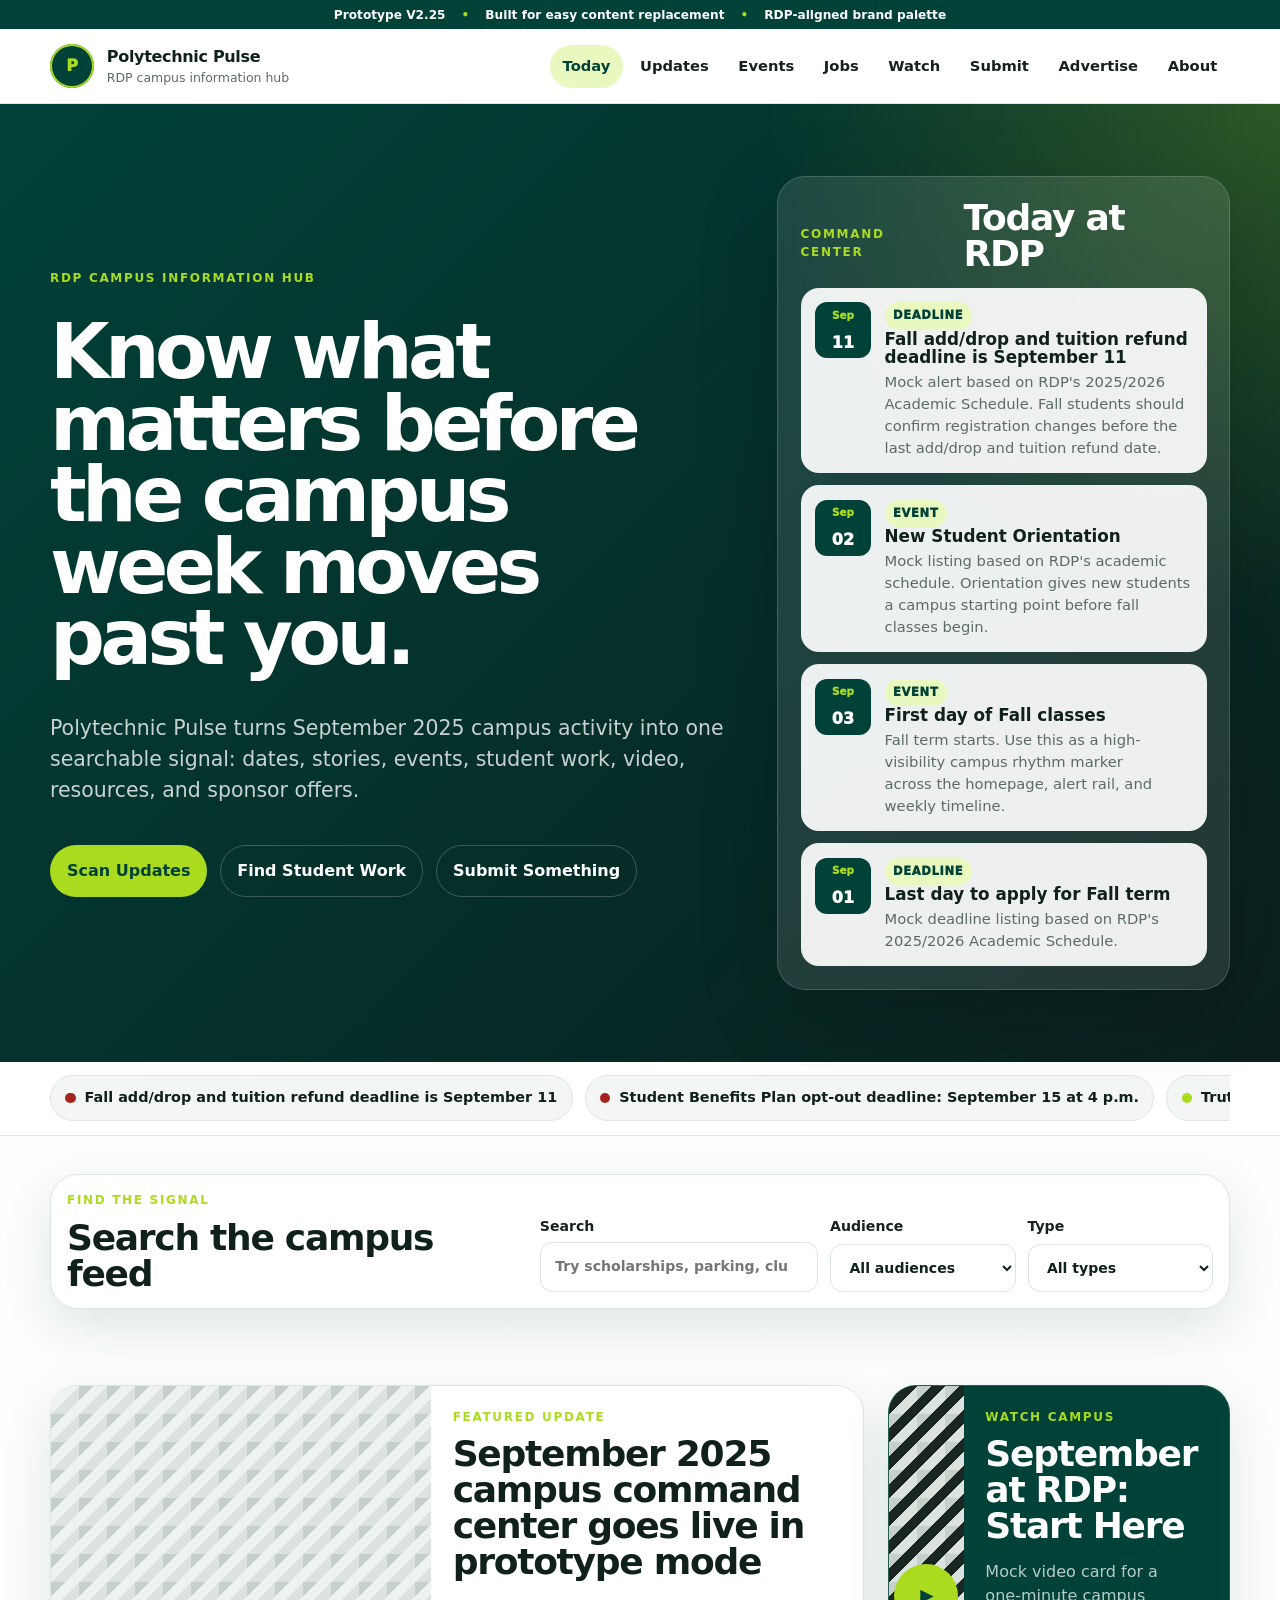
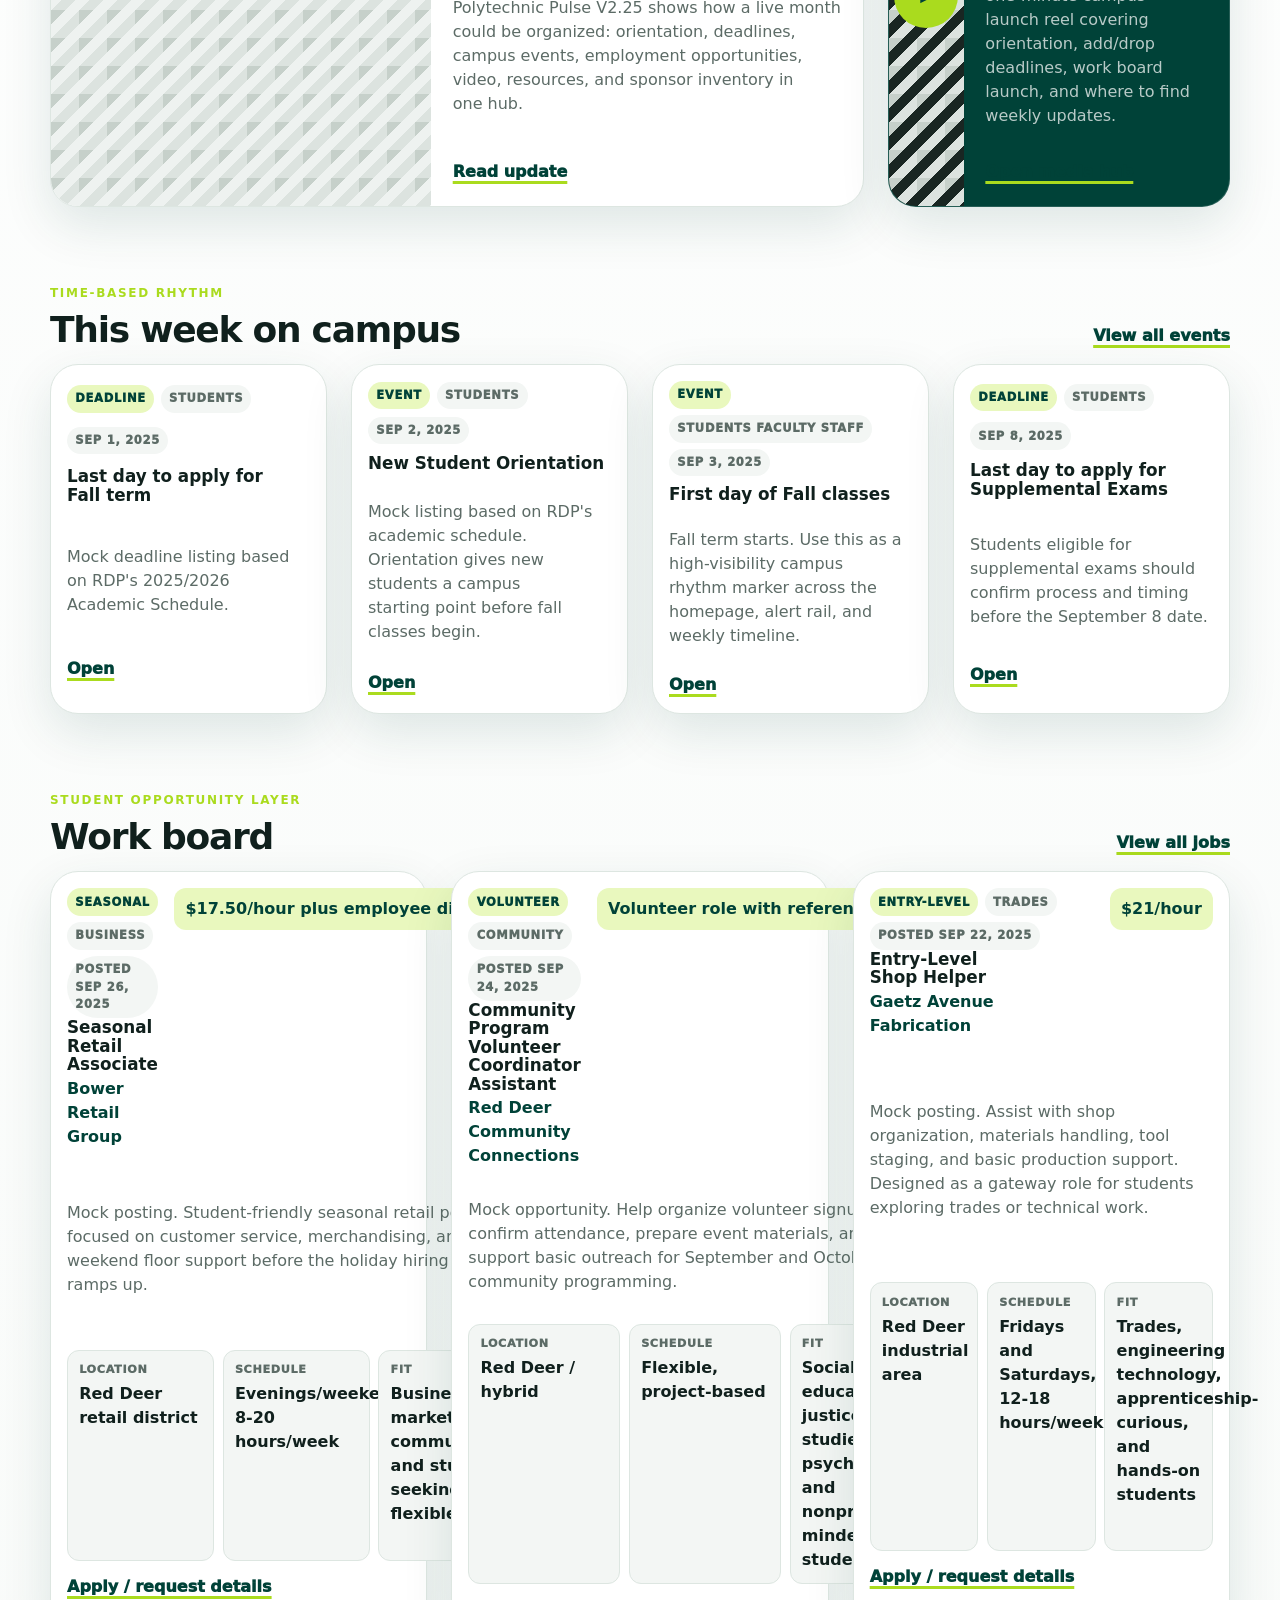
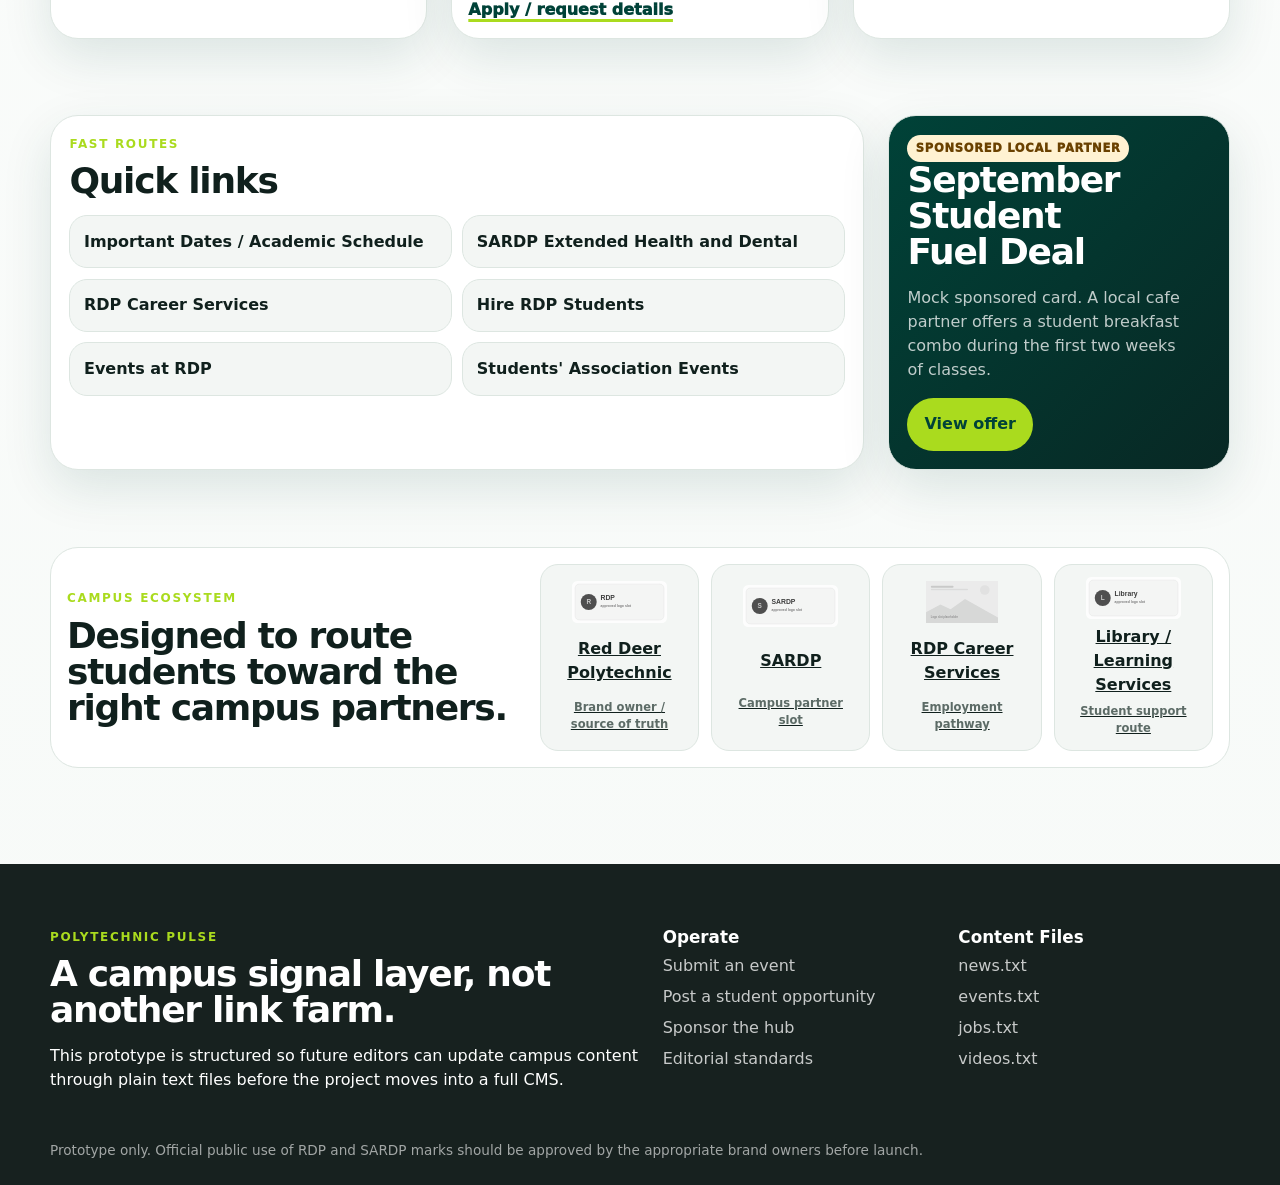
==== index.html @ 096f02a2 "Add files via upload" ====
<!doctype html>
<html lang="en">
<head>
  <meta charset="utf-8">
  <meta name="viewport" content="width=device-width, initial-scale=1">
  <meta name="description" content="Polytechnic Pulse V2.25 is a centralized campus information and student opportunity hub prototype for Red Deer Polytechnic.">
  <title>Polytechnic Pulse V2.25 | Today at RDP</title>
  <link rel="stylesheet" href="css/styles.css">
</head>
<body data-page="home">
  <a class="skip-link" href="#main">Skip to content</a>

  <!-- §§ COMMENT: Site shell. This header is intentionally compact so the homepage feels like a dashboard, not a long brochure. -->
  <header class="site-header" data-site-header>
    <div class="brand-strip" aria-label="Prototype status">
      <span>Prototype V2.25</span>
      <span>Built for easy content replacement</span>
      <span>RDP-aligned brand palette</span>
    </div>

    <nav class="nav-shell" aria-label="Primary navigation">
      <a class="brand-lockup" href="index.html" aria-label="Polytechnic Pulse home">
        <span class="brand-mark" aria-hidden="true">P</span>
        <span>
          <strong data-site-title>Polytechnic Pulse</strong>
          <em data-site-tagline>RDP campus information hub</em>
        </span>
      </a>

      <button class="nav-toggle" type="button" aria-expanded="false" aria-controls="primary-menu" data-nav-toggle>
        <span class="screen-reader-text">Toggle menu</span>
        <span></span><span></span><span></span>
      </button>

      <div class="nav-links" id="primary-menu" data-nav-menu>
        <a href="index.html">Today</a>
        <a href="updates.html">Updates</a>
        <a href="events.html">Events</a>
        <a href="jobs.html">Jobs</a>
        <a href="media.html">Watch</a>
        <a href="submit-event.html">Submit</a>
        <a href="advertise.html">Advertise</a>
        <a href="about.html">About</a>
      </div>
    </nav>
  </header>
<main id="main">
  <!-- §§ COMMENT: The homepage is now a dashboard. It prioritizes what is timely, not what is institutionally convenient. -->
  <section class="hero-dashboard section-tight">
    <div class="container hero-grid">
      <div class="hero-copy">
        <p class="eyebrow">RDP campus information hub</p>
        <h1>Know what matters before the campus week moves past you.</h1>
        <p class="lede" data-site-mission>Polytechnic Pulse turns scattered updates into one searchable, student-facing campus signal.</p>
        <div class="hero-actions">
          <a class="button button-primary" href="updates.html">Scan Updates</a>
          <a class="button button-ghost" href="jobs.html">Find Student Work</a>
          <a class="button button-ghost" href="submit-event.html">Submit Something</a>
        </div>
      </div>

      <aside class="today-panel" aria-labelledby="today-title">
        <div class="panel-header">
          <p class="eyebrow">Command Center</p>
          <h2 id="today-title">Today at RDP</h2>
        </div>
        <div class="today-stack" data-today-panel>
          <article class="skeleton-card"></article>
          <article class="skeleton-card"></article>
          <article class="skeleton-card"></article>
        </div>
      </aside>
    </div>
  </section>

  <!-- §§ COMMENT: Alerts stay immediately below the hero. High-risk or deadline-sensitive updates must not be buried. -->
  <section class="alert-band" aria-label="Priority notices" data-alert-band></section>

  <!-- §§ COMMENT: Search + filters turn the hub into a utility. Students should not need to know which office owns the information. -->
  <section class="section-tight">
    <div class="container search-module">
      <div>
        <p class="eyebrow">Find the signal</p>
        <h2>Search the campus feed</h2>
      </div>
      <form class="feed-controls" role="search" data-feed-controls>
        <label>
          <span>Search</span>
          <input type="search" name="q" placeholder="Try scholarships, parking, clubs, deadline..." data-search-input>
        </label>
        <label>
          <span>Audience</span>
          <select name="audience" data-audience-filter>
            <option value="all">All audiences</option>
            <option value="students">Students</option>
            <option value="faculty">Faculty</option>
            <option value="staff">Staff</option>
            <option value="alumni">Alumni</option>
            <option value="community">Community</option>
          </select>
        </label>
        <label>
          <span>Type</span>
          <select name="type" data-type-filter>
            <option value="all">All types</option>
            <option value="news">News</option>
            <option value="event">Event</option>
            <option value="deadline">Deadline</option>
            <option value="resource">Resource</option>
            <option value="video">Video</option>
            <option value="job">Job</option>
          </select>
        </label>
      </form>
    </div>
  </section>

  <section class="section-tight">
    <div class="container split-feature">
      <article class="feature-card" data-feature-story>
        <div class="placeholder-media shimmer"></div>
        <div class="feature-body">
          <p class="eyebrow">Featured Update</p>
          <h2>Loading featured campus update...</h2>
        </div>
      </article>

      <article class="feature-card feature-card-dark" data-feature-video>
        <div class="placeholder-media placeholder-video shimmer"></div>
        <div class="feature-body">
          <p class="eyebrow">Watch Campus</p>
          <h2>Loading featured video...</h2>
        </div>
      </article>
    </div>
  </section>

  <!-- §§ COMMENT: This Week compresses events, deadlines, and quick reminders into one scannable rhythm. -->
  <section class="section-tight">
    <div class="container section-heading-inline">
      <div>
        <p class="eyebrow">Time-based rhythm</p>
        <h2>This week on campus</h2>
      </div>
      <a class="text-link" href="events.html">View all events</a>
    </div>
    <div class="container card-grid compact-grid" data-this-week></div>
  </section>


  <!-- §§ COMMENT: Employment is a product and revenue lane. This preview makes job opportunities visible without turning the homepage into a classifieds page. -->
  <section class="section-tight work-board-preview-section">
    <div class="container section-heading-inline">
      <div>
        <p class="eyebrow">Student opportunity layer</p>
        <h2>Work board</h2>
      </div>
      <a class="text-link" href="jobs.html">View all jobs</a>
    </div>
    <div class="container job-preview-grid" data-jobs-preview></div>
  </section>

  <section class="section-tight">
    <div class="container dashboard-row">
      <div class="quick-links-panel">
        <div class="section-heading-inline flush">
          <div>
            <p class="eyebrow">Fast routes</p>
            <h2>Quick links</h2>
          </div>
        </div>
        <div class="quick-links" data-resources-preview></div>
      </div>

      <aside class="sponsor-panel" data-sponsor-spotlight>
        <p class="eyebrow">Sponsored local partner</p>
        <h2>Loading sponsor spotlight...</h2>
      </aside>
    </div>
  </section>

  <!-- §§ COMMENT: Partner badges build legitimacy without letting the hub become a copy of SARDP or an official institutional site. -->
  <section class="section-tight partner-strip-section">
    <div class="container partner-strip">
      <div>
        <p class="eyebrow">Campus ecosystem</p>
        <h2>Designed to route students toward the right campus partners.</h2>
      </div>
      <div class="partner-logos" data-partner-logos></div>
    </div>
  </section>
</main>

  <!-- §§ COMMENT: Footer closes the loop with ownership, governance, and content-maintenance signals. -->
  <footer class="site-footer">
    <div class="footer-grid">
      <div>
        <p class="eyebrow">Polytechnic Pulse</p>
        <h2>A campus signal layer, not another link farm.</h2>
        <p>This prototype is structured so future editors can update campus content through plain text files before the project moves into a full CMS.</p>
      </div>
      <div>
        <h3>Operate</h3>
        <a href="submit-event.html">Submit an event</a>
        <a href="jobs.html#post-job">Post a student opportunity</a>
        <a href="advertise.html">Sponsor the hub</a>
        <a href="about.html#standards">Editorial standards</a>
      </div>
      <div>
        <h3>Content Files</h3>
        <a href="content/news.txt">news.txt</a>
        <a href="content/events.txt">events.txt</a>
        <a href="content/jobs.txt">jobs.txt</a>
        <a href="content/videos.txt">videos.txt</a>
      </div>
    </div>
    <p class="fine-print">Prototype only. Official public use of RDP and SARDP marks should be approved by the appropriate brand owners before launch.</p>
  </footer>

  <script src="js/app.js" defer></script>
</body>
</html>
---- css/styles.css ----
/* §§ COMMENT: Polytechnic Pulse V2.25 stylesheet. Token-first, mobile-first, and intentionally strict. */

:root {
  --rdp-deep-green: #004238;
  --rdp-lime: #AADB1E;
  --rdp-lime-soft: #E9F8BE;
  --ink: #10201D;
  --muted: #5C6B66;
  --paper: #FFFFFF;
  --mist: #F3F6F4;
  --line: #DDE6E1;
  --charcoal: #17211F;
  --warning: #F4B942;
  --danger: #A5231F;
  --radius-sm: 12px;
  --radius-md: 18px;
  --radius-lg: 28px;
  --shadow-soft: 0 18px 50px rgba(0, 66, 56, 0.12);
  --shadow-tight: 0 10px 24px rgba(0, 66, 56, 0.10);
  --container: 1180px;
  --gap: clamp(1rem, 2vw, 1.5rem);
  --font: Inter, ui-sans-serif, system-ui, -apple-system, BlinkMacSystemFont, "Segoe UI", sans-serif;
}

* { box-sizing: border-box; }
html { scroll-behavior: smooth; }
body {
  margin: 0;
  font-family: var(--font);
  color: var(--ink);
  background: linear-gradient(180deg, #FFFFFF 0%, #F7FAF8 100%);
  line-height: 1.5;
}
img, svg, iframe { max-width: 100%; }
a { color: inherit; }
button, input, select, textarea { font: inherit; }
button { cursor: pointer; }

.screen-reader-text,
.skip-link:not(:focus) {
  position: absolute;
  width: 1px;
  height: 1px;
  padding: 0;
  margin: -1px;
  overflow: hidden;
  clip: rect(0, 0, 0, 0);
  border: 0;
}
.skip-link:focus {
  position: fixed;
  z-index: 99;
  top: 1rem;
  left: 1rem;
  padding: .75rem 1rem;
  background: var(--rdp-lime);
  color: var(--rdp-deep-green);
  border-radius: var(--radius-sm);
}

.container {
  width: min(var(--container), calc(100% - 2rem));
  margin-inline: auto;
}
.section-tight { padding: clamp(1.4rem, 3vw, 2.4rem) 0; }
.page-hero { padding: clamp(3rem, 7vw, 5rem) 0 2rem; background: var(--rdp-deep-green); color: var(--paper); }
.page-hero h1, .hero-copy h1 { margin: 0; font-size: clamp(2.35rem, 6vw, 5.5rem); line-height: .93; letter-spacing: -.06em; max-width: 12ch; }
.page-hero .lede, .hero-copy .lede { max-width: 62ch; }
.lede { color: color-mix(in srgb, currentColor 78%, transparent); font-size: clamp(1.05rem, 2vw, 1.28rem); }
.eyebrow { margin: 0 0 .65rem; color: var(--rdp-lime); text-transform: uppercase; letter-spacing: .14em; font-weight: 900; font-size: .75rem; }
h1, h2, h3, p { text-wrap: pretty; }
h2 { margin: 0; font-size: clamp(1.45rem, 3vw, 2.25rem); line-height: 1; letter-spacing: -.035em; }
h3 { margin: 0; font-size: 1.05rem; line-height: 1.1; }
.fine-print { color: var(--muted); font-size: .85rem; }
.flush { margin: 0; }

/* §§ COMMENT: Header and navigation. The green strip references RDP's institutional palette without faking official ownership. */
.site-header {
  position: sticky;
  top: 0;
  z-index: 20;
  background: rgba(255,255,255,.92);
  backdrop-filter: blur(16px);
  border-bottom: 1px solid var(--line);
}
.brand-strip {
  display: flex;
  justify-content: center;
  gap: 1rem;
  flex-wrap: wrap;
  padding: .35rem 1rem;
  background: var(--rdp-deep-green);
  color: var(--paper);
  font-size: .76rem;
  font-weight: 800;
}
.brand-strip span:not(:last-child)::after { content: "•"; margin-left: 1rem; color: var(--rdp-lime); }
.nav-shell {
  width: min(var(--container), calc(100% - 2rem));
  margin-inline: auto;
  min-height: 74px;
  display: flex;
  align-items: center;
  justify-content: space-between;
  gap: 1rem;
}
.brand-lockup {
  display: inline-flex;
  align-items: center;
  gap: .8rem;
  text-decoration: none;
}
.brand-mark {
  display: grid;
  place-items: center;
  width: 44px;
  height: 44px;
  border-radius: 50%;
  background: var(--rdp-deep-green);
  color: var(--rdp-lime);
  font-weight: 1000;
  box-shadow: inset 0 0 0 2px var(--rdp-lime);
}
.brand-lockup strong { display: block; font-size: 1rem; letter-spacing: -.02em; }
.brand-lockup em { display: block; color: var(--muted); font-size: .78rem; font-style: normal; }
.nav-links { display: flex; align-items: center; gap: .25rem; }
.nav-links a {
  text-decoration: none;
  padding: .65rem .8rem;
  border-radius: 999px;
  font-size: .92rem;
  font-weight: 800;
  color: var(--charcoal);
}
.nav-links a:hover,
.nav-links a[aria-current="page"] { background: var(--rdp-lime-soft); color: var(--rdp-deep-green); }
.nav-toggle { display: none; border: 0; background: var(--rdp-deep-green); border-radius: 999px; padding: .7rem; width: 46px; height: 46px; }
.nav-toggle span:not(.screen-reader-text) { display: block; height: 2px; background: var(--paper); margin: 4px 0; }

/* §§ COMMENT: Homepage dashboard. This replaces the original long-scroll landing-page pattern. */
.hero-dashboard {
  background:
    radial-gradient(circle at top right, rgba(170,219,30,.24), transparent 32rem),
    linear-gradient(135deg, var(--rdp-deep-green), #062C28 62%, #0B1F1C);
  color: var(--paper);
  padding: clamp(2.2rem, 6vw, 4.5rem) 0;
}
.hero-grid {
  display: grid;
  grid-template-columns: minmax(0, 1.08fr) minmax(330px, .72fr);
  gap: clamp(1.2rem, 4vw, 3rem);
  align-items: stretch;
}
.hero-copy { display: flex; flex-direction: column; justify-content: center; gap: 1.2rem; }
.hero-actions, .form-actions { display: flex; gap: .8rem; flex-wrap: wrap; }
.button {
  display: inline-flex;
  justify-content: center;
  align-items: center;
  min-height: 46px;
  padding: .82rem 1rem;
  border-radius: 999px;
  border: 1px solid transparent;
  text-decoration: none;
  font-weight: 900;
}
.button-primary { background: var(--rdp-lime); color: var(--rdp-deep-green); }
.button-ghost { background: transparent; color: inherit; border-color: color-mix(in srgb, currentColor 22%, transparent); }
.button:hover { transform: translateY(-1px); box-shadow: var(--shadow-tight); }
.today-panel {
  background: rgba(255,255,255,.1);
  border: 1px solid rgba(255,255,255,.16);
  border-radius: var(--radius-lg);
  padding: clamp(1rem, 3vw, 1.4rem);
  box-shadow: 0 24px 80px rgba(0,0,0,.18);
}
.panel-header { display: flex; justify-content: space-between; align-items: end; gap: 1rem; margin-bottom: 1rem; }
.today-stack { display: grid; gap: .75rem; }
.today-item, .skeleton-card {
  display: grid;
  grid-template-columns: auto 1fr;
  gap: .85rem;
  align-items: start;
  padding: .9rem;
  background: rgba(255,255,255,.92);
  color: var(--ink);
  border-radius: var(--radius-md);
}
.today-date {
  display: grid;
  place-items: center;
  min-width: 56px;
  min-height: 56px;
  border-radius: var(--radius-sm);
  background: var(--rdp-deep-green);
  color: var(--paper);
  font-weight: 1000;
  text-align: center;
  line-height: 1;
}
.today-date small { display: block; font-size: .65rem; color: var(--rdp-lime); }
.today-item p { margin: .25rem 0 0; color: var(--muted); font-size: .92rem; }
.skeleton-card { min-height: 76px; background: linear-gradient(90deg, rgba(255,255,255,.7), rgba(255,255,255,.95), rgba(255,255,255,.7)); }

.alert-band { padding: 0; background: var(--paper); border-bottom: 1px solid var(--line); }
.alert-inner { width: min(var(--container), calc(100% - 2rem)); margin-inline: auto; padding: .85rem 0; display: flex; gap: .75rem; overflow-x: auto; }
.alert-pill {
  flex: 0 0 auto;
  display: inline-flex;
  align-items: center;
  gap: .55rem;
  padding: .7rem .9rem;
  border: 1px solid var(--line);
  border-radius: 999px;
  background: var(--mist);
  text-decoration: none;
  font-weight: 900;
  font-size: .9rem;
}
.alert-pill::before { content: ""; width: .65rem; height: .65rem; border-radius: 50%; background: var(--rdp-lime); }
.alert-pill.priority-high::before { background: var(--danger); }

.search-module {
  display: grid;
  grid-template-columns: .8fr 1.2fr;
  gap: var(--gap);
  align-items: end;
  padding: 1rem;
  background: var(--paper);
  border: 1px solid var(--line);
  border-radius: var(--radius-lg);
  box-shadow: var(--shadow-soft);
}
.feed-controls { display: grid; grid-template-columns: 1.2fr .8fr .8fr; gap: .75rem; }
.feed-controls label, .intake-form label { display: grid; gap: .35rem; font-weight: 900; color: var(--charcoal); font-size: .88rem; }
input, select, textarea {
  width: 100%;
  border: 1px solid var(--line);
  border-radius: var(--radius-sm);
  padding: .82rem .9rem;
  background: #fff;
  color: var(--ink);
}
input:focus, select:focus, textarea:focus, button:focus-visible, a:focus-visible { outline: 3px solid color-mix(in srgb, var(--rdp-lime) 70%, transparent); outline-offset: 3px; }

.split-feature, .dashboard-row, .page-hero-grid, .form-layout {
  display: grid;
  grid-template-columns: minmax(0, 1fr) minmax(320px, .42fr);
  gap: var(--gap);
  align-items: stretch;
}
.feature-card, .sponsor-panel, .quick-links-panel, .page-stat-card, .two-column-callout, .sponsor-rules, .form-output, .about-grid article, .media-card, .ad-card, .feed-card, .timeline-item {
  border: 1px solid var(--line);
  border-radius: var(--radius-lg);
  background: var(--paper);
  box-shadow: var(--shadow-soft);
  overflow: hidden;
}
.feature-card { display: grid; grid-template-columns: .88fr 1fr; min-height: 280px; }
.feature-card-dark { background: var(--rdp-deep-green); color: var(--paper); border-color: rgba(255,255,255,.15); }
.feature-body { padding: clamp(1rem, 3vw, 1.35rem); display: flex; flex-direction: column; justify-content: space-between; gap: 1rem; }
.feature-body p:not(.eyebrow), .feed-card p, .media-card p, .ad-card p { color: var(--muted); }
.feature-card-dark .feature-body p:not(.eyebrow) { color: rgba(255,255,255,.72); }
.placeholder-media {
  min-height: 220px;
  background:
    linear-gradient(135deg, #C6D0CA 0 25%, transparent 25% 50%, #DCE3DF 50% 75%, transparent 75%),
    #EEF2F0;
  background-size: 28px 28px;
}
.placeholder-video { position: relative; background-color: #192622; }
.placeholder-video::after { content: "▶"; position: absolute; inset: 50% auto auto 50%; transform: translate(-50%, -50%); display: grid; place-items: center; width: 64px; height: 64px; border-radius: 50%; background: var(--rdp-lime); color: var(--rdp-deep-green); font-weight: 1000; }
.shimmer { animation: shimmer 2s linear infinite; }
@keyframes shimmer { 0%,100% { opacity: .92; } 50% { opacity: 1; } }

.section-heading-inline { display: flex; justify-content: space-between; align-items: end; gap: 1rem; margin-bottom: 1rem; }
.text-link { color: var(--rdp-deep-green); font-weight: 1000; text-decoration-thickness: 3px; text-decoration-color: var(--rdp-lime); text-underline-offset: .25rem; }
.card-grid, .compact-grid, .media-grid { display: grid; grid-template-columns: repeat(3, minmax(0, 1fr)); gap: var(--gap); }
.compact-grid { grid-template-columns: repeat(4, minmax(0, 1fr)); }
.feed-card, .ad-card, .media-card, .timeline-item { padding: 1rem; }
.feed-card { display: grid; gap: .55rem; }
.card-meta { display: flex; flex-wrap: wrap; gap: .4rem; align-items: center; }
.badge {
  display: inline-flex;
  align-items: center;
  gap: .25rem;
  padding: .32rem .52rem;
  border-radius: 999px;
  background: var(--rdp-lime-soft);
  color: var(--rdp-deep-green);
  font-size: .72rem;
  font-weight: 1000;
  text-transform: uppercase;
  letter-spacing: .06em;
}
.badge-muted { background: var(--mist); color: var(--muted); }
.badge-paid { background: #FFF2D2; color: #6A4100; }

.quick-links-panel, .sponsor-panel { padding: 1.15rem; }
.quick-links { display: grid; grid-template-columns: repeat(2, minmax(0, 1fr)); gap: .65rem; }
.quick-link {
  text-decoration: none;
  padding: .85rem;
  border: 1px solid var(--line);
  border-radius: var(--radius-md);
  background: var(--mist);
  font-weight: 900;
}
.sponsor-panel { background: linear-gradient(135deg, var(--rdp-deep-green), #082824); color: var(--paper); }
.sponsor-panel p:not(.eyebrow) { color: rgba(255,255,255,.75); }
.sponsor-panel .badge { width: fit-content; }
.partner-strip-section { padding-bottom: clamp(2rem, 5vw, 4rem); }
.partner-strip { display: grid; grid-template-columns: .8fr 1.2fr; gap: var(--gap); align-items: center; padding: 1rem; border: 1px solid var(--line); border-radius: var(--radius-lg); background: var(--paper); }
.partner-logos { display: grid; grid-template-columns: repeat(4, minmax(110px, 1fr)); gap: .75rem; }
.partner-logo { min-height: 92px; display: grid; place-items: center; gap: .35rem; padding: .8rem; border: 1px solid var(--line); border-radius: var(--radius-md); background: var(--mist); text-align: center; }
.partner-logo img { max-height: 42px; width: auto; filter: grayscale(1); opacity: .85; }
.partner-logo span { font-size: .72rem; color: var(--muted); font-weight: 900; }

.feed-list { display: grid; gap: .8rem; }
.archive-controls { margin-top: -2rem; position: relative; z-index: 2; }
.page-stat-card { padding: 1.25rem; align-self: end; background: rgba(255,255,255,.12); color: var(--paper); border-color: rgba(255,255,255,.18); }
.page-stat-card strong { display: block; font-size: clamp(2.6rem, 8vw, 5rem); line-height: .85; color: var(--rdp-lime); }
.page-stat-card span { display: block; margin-top: .65rem; color: rgba(255,255,255,.76); font-weight: 800; }

.timeline { display: grid; gap: .8rem; }
.timeline-item { display: grid; grid-template-columns: 110px 1fr auto; gap: 1rem; align-items: start; }
.timeline-date { padding: .8rem; border-radius: var(--radius-md); background: var(--rdp-deep-green); color: var(--paper); text-align: center; font-weight: 1000; }
.timeline-date small { display: block; color: var(--rdp-lime); }
.two-column-callout, .sponsor-rules { display: grid; grid-template-columns: .8fr 1.2fr; gap: var(--gap); padding: 1.3rem; }
.sponsor-rules ul { margin: 0; padding-left: 1.1rem; }
.sponsor-rules li + li { margin-top: .55rem; }

.media-format-stack { display: flex; flex-wrap: wrap; gap: .65rem; align-content: end; justify-content: end; }
.media-format-stack span { padding: .6rem .8rem; border: 1px solid rgba(255,255,255,.2); border-radius: 999px; background: rgba(255,255,255,.09); font-weight: 900; }
.media-feature { display: grid; }
.video-frame { position: relative; border-radius: var(--radius-lg); overflow: hidden; background: var(--charcoal); box-shadow: var(--shadow-soft); }
.video-frame::before { content: ""; display: block; padding-top: 56.25%; }
.video-frame iframe, .video-frame video, .video-fallback { position: absolute; inset: 0; width: 100%; height: 100%; border: 0; }
.video-fallback { display: grid; place-items: center; padding: 1rem; color: var(--paper); text-align: center; background: linear-gradient(135deg, #1D2E2A, #45514D); }
.media-card { display: grid; gap: .85rem; }
.media-card.vertical { max-width: 420px; }
.media-thumb { aspect-ratio: 16/9; border-radius: var(--radius-md); overflow: hidden; background: #CCD5D0; }
.media-card.vertical .media-thumb { aspect-ratio: 9/16; }
.media-thumb .video-frame { height: 100%; border-radius: var(--radius-md); }
.media-thumb .video-frame::before { display: none; }

.form-layout { align-items: start; }
.intake-form, .form-output { display: grid; gap: 1rem; }
.intake-form fieldset { margin: 0; padding: 1rem; border: 1px solid var(--line); border-radius: var(--radius-lg); background: var(--paper); display: grid; gap: .8rem; box-shadow: var(--shadow-soft); }
.intake-form legend { padding: 0 .45rem; color: var(--rdp-deep-green); font-weight: 1000; }
.checkbox-row { display: flex !important; grid-template-columns: auto 1fr; align-items: start; gap: .6rem; }
.checkbox-row input { width: auto; margin-top: .25rem; }
.form-output { position: sticky; top: 112px; padding: 1rem; }
pre { white-space: pre-wrap; word-wrap: break-word; background: var(--charcoal); color: var(--paper); padding: 1rem; border-radius: var(--radius-md); overflow-x: auto; }

.about-grid { display: grid; grid-template-columns: repeat(2, minmax(0, 1fr)); gap: var(--gap); }
.about-grid article { padding: 1.15rem; }
.ad-card { min-height: 220px; display: flex; flex-direction: column; justify-content: space-between; }
.ad-card strong { font-size: 1.6rem; color: var(--rdp-deep-green); }

.site-footer { margin-top: 2rem; padding: clamp(2rem, 5vw, 4rem) 1rem 1.5rem; background: var(--charcoal); color: var(--paper); }
.footer-grid { width: min(var(--container), 100%); margin-inline: auto; display: grid; grid-template-columns: 1.3fr .6fr .6fr; gap: var(--gap); }
.site-footer a { display: block; color: rgba(255,255,255,.76); text-decoration: none; margin-top: .45rem; }
.site-footer .fine-print { width: min(var(--container), 100%); margin: 2rem auto 0; color: rgba(255,255,255,.6); }

.no-results, .load-error { padding: 1rem; border: 1px dashed var(--line); border-radius: var(--radius-md); background: var(--mist); color: var(--muted); font-weight: 800; }

@media (max-width: 980px) {
  .hero-grid, .split-feature, .dashboard-row, .page-hero-grid, .form-layout, .search-module, .partner-strip, .two-column-callout, .sponsor-rules, .footer-grid { grid-template-columns: 1fr; }
  .compact-grid, .card-grid, .media-grid { grid-template-columns: repeat(2, minmax(0, 1fr)); }
  .feature-card { grid-template-columns: 1fr; }
  .feed-controls { grid-template-columns: 1fr; }
  .form-output { position: static; }
}

@media (max-width: 760px) {
  .brand-strip { justify-content: flex-start; overflow-x: auto; flex-wrap: nowrap; }
  .nav-toggle { display: grid; place-content: center; }
  .nav-links {
    position: absolute;
    inset: 100% 1rem auto 1rem;
    display: none;
    flex-direction: column;
    align-items: stretch;
    padding: .75rem;
    background: var(--paper);
    border: 1px solid var(--line);
    border-radius: var(--radius-lg);
    box-shadow: var(--shadow-soft);
  }
  .nav-links.is-open { display: flex; }
  .nav-links a { border-radius: var(--radius-sm); }
  .page-hero h1, .hero-copy h1 { max-width: 11ch; }
  .compact-grid, .card-grid, .media-grid, .about-grid, .quick-links, .partner-logos { grid-template-columns: 1fr; }
  .timeline-item { grid-template-columns: 1fr; }
  .section-heading-inline { align-items: start; flex-direction: column; }
}



/* §§ COMMENT: V2.25 employment board. Jobs are treated as student utility plus controlled commercial inventory. */
.job-preview-grid {
  display: grid;
  grid-template-columns: repeat(3, minmax(0, 1fr));
  gap: var(--gap);
}
.job-board-shell {
  display: grid;
  grid-template-columns: minmax(0, 1fr) minmax(280px, .38fr);
  gap: var(--gap);
  align-items: start;
}
.job-list {
  display: grid;
  gap: .9rem;
}
.job-card {
  display: grid;
  gap: .85rem;
  padding: 1rem;
  border: 1px solid var(--line);
  border-radius: var(--radius-lg);
  background: var(--paper);
  box-shadow: var(--shadow-soft);
}
.job-card p { color: var(--muted); }
.job-topline {
  display: flex;
  justify-content: space-between;
  align-items: start;
  gap: 1rem;
}
.job-employer {
  margin: .2rem 0 0;
  font-weight: 900;
  color: var(--rdp-deep-green) !important;
}
.salary {
  flex: 0 0 auto;
  padding: .55rem .7rem;
  border-radius: var(--radius-sm);
  background: var(--rdp-lime-soft);
  color: var(--rdp-deep-green);
  white-space: nowrap;
}
.job-facts {
  display: grid;
  grid-template-columns: repeat(3, minmax(0, 1fr));
  gap: .55rem;
  margin: 0;
}
.job-facts div {
  padding: .7rem;
  border: 1px solid var(--line);
  border-radius: var(--radius-sm);
  background: var(--mist);
}
.job-facts dt {
  margin: 0 0 .2rem;
  color: var(--muted);
  font-size: .7rem;
  font-weight: 1000;
  text-transform: uppercase;
  letter-spacing: .06em;
}
.job-facts dd {
  margin: 0;
  color: var(--ink);
  font-weight: 900;
}
.employer-sidebar {
  position: sticky;
  top: 112px;
  display: grid;
  gap: .85rem;
  padding: 1.15rem;
  border: 1px solid var(--line);
  border-radius: var(--radius-lg);
  background: linear-gradient(135deg, var(--rdp-deep-green), #082824);
  color: var(--paper);
  box-shadow: var(--shadow-soft);
}
.employer-sidebar p { color: rgba(255,255,255,.76); }
.employment-callout { border-color: color-mix(in srgb, var(--rdp-lime) 45%, var(--line)); }

@media (max-width: 980px) {
  .job-preview-grid, .job-board-shell { grid-template-columns: 1fr; }
  .employer-sidebar { position: static; }
}
@media (max-width: 760px) {
  .job-facts { grid-template-columns: 1fr; }
  .job-topline { flex-direction: column; }
  .salary { white-space: normal; }
}

@media (prefers-reduced-motion: reduce) {
  *, *::before, *::after { animation-duration: .001ms !important; animation-iteration-count: 1 !important; scroll-behavior: auto !important; transition-duration: .001ms !important; }
}
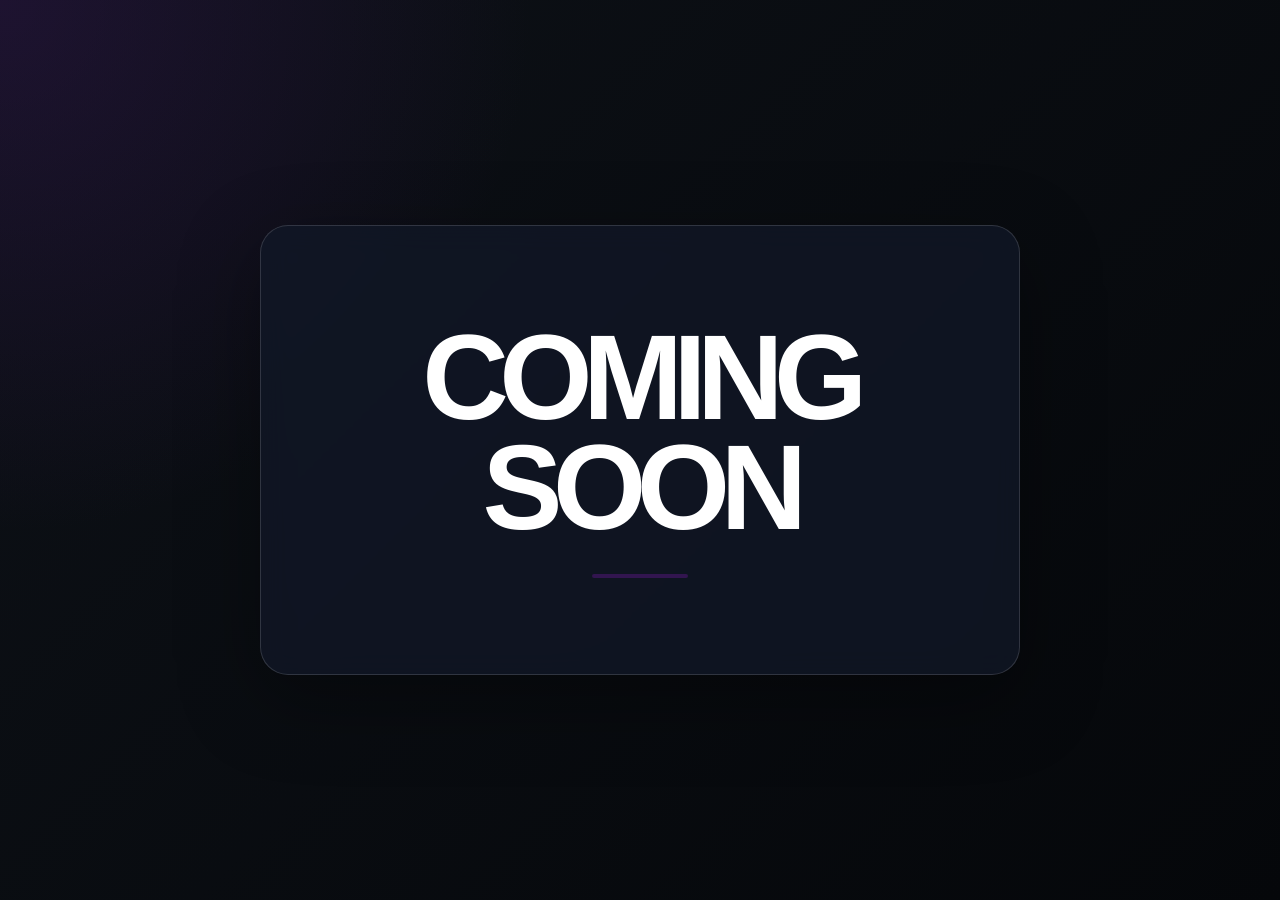
==== commit bee0b0da: "Add files via upload" ====
--- a/index.html
+++ b/index.html
@@ -1,222 +1,87 @@
-<!doctype html>
+<!DOCTYPE html>
 <html lang="en">
 <head>
-  <meta charset="utf-8">
-  <meta name="viewport" content="width=device-width, initial-scale=1">
-  <meta name="description" content="Polytechnic Pulse V2.25 is a centralized campus information and student opportunity hub prototype for Red Deer Polytechnic.">
-  <title>Polytechnic Pulse V2.25 | Today at RDP</title>
-  <link rel="stylesheet" href="css/styles.css">
+  <!-- §§ COMMENT: Core metadata §§ -->
+  <meta charset="UTF-8" />
+  <meta name="viewport" content="width=device-width, initial-scale=1.0" />
+
+  <title>Coming Soon</title>
+
+  <style>
+    /* §§ COMMENT: Design tokens §§ */
+    :root {
+      --bg: #0d1117;
+      --surface: #111827;
+      --text: #ffffff;
+      --muted: #c9d1d9;
+      --accent: #32154F;
+      --border: rgba(255, 255, 255, 0.14);
+      --shadow: 0 24px 80px rgba(0, 0, 0, 0.35);
+      --radius: 28px;
+    }
+
+    /* §§ COMMENT: Reset §§ */
+    * {
+      box-sizing: border-box;
+      margin: 0;
+      padding: 0;
+    }
+
+    html,
+    body {
+      width: 100%;
+      min-height: 100%;
+    }
+
+    body {
+      min-height: 100vh;
+      font-family: Arial, Helvetica, sans-serif;
+      background:
+        radial-gradient(circle at top left, rgba(50, 21, 79, 0.45), transparent 34%),
+        linear-gradient(135deg, var(--bg), #05070a);
+      color: var(--text);
+      display: grid;
+      place-items: center;
+      padding: 24px;
+    }
+
+    /* §§ COMMENT: Main holding frame §§ */
+    .coming-soon {
+      width: min(100%, 760px);
+      padding: clamp(48px, 8vw, 96px) 32px;
+      background: rgba(17, 24, 39, 0.78);
+      border: 1px solid var(--border);
+      border-radius: var(--radius);
+      box-shadow: var(--shadow);
+      text-align: center;
+      backdrop-filter: blur(14px);
+    }
+
+    /* §§ COMMENT: Primary message §§ */
+    .coming-soon__title {
+      font-size: clamp(3rem, 10vw, 7.5rem);
+      font-weight: 900;
+      line-height: 0.92;
+      letter-spacing: -0.08em;
+      text-transform: uppercase;
+    }
+
+    /* §§ COMMENT: Minimal accent line §§ */
+    .coming-soon__rule {
+      width: 96px;
+      height: 4px;
+      margin: 32px auto 0;
+      background: var(--accent);
+      border-radius: 999px;
+    }
+  </style>
 </head>
-<body data-page="home">
-  <a class="skip-link" href="#main">Skip to content</a>
 
-  <!-- §§ COMMENT: Site shell. This header is intentionally compact so the homepage feels like a dashboard, not a long brochure. -->
-  <header class="site-header" data-site-header>
-    <div class="brand-strip" aria-label="Prototype status">
-      <span>Prototype V2.25</span>
-      <span>Built for easy content replacement</span>
-      <span>RDP-aligned brand palette</span>
-    </div>
-
-    <nav class="nav-shell" aria-label="Primary navigation">
-      <a class="brand-lockup" href="index.html" aria-label="Polytechnic Pulse home">
-        <span class="brand-mark" aria-hidden="true">P</span>
-        <span>
-          <strong data-site-title>Polytechnic Pulse</strong>
-          <em data-site-tagline>RDP campus information hub</em>
-        </span>
-      </a>
-
-      <button class="nav-toggle" type="button" aria-expanded="false" aria-controls="primary-menu" data-nav-toggle>
-        <span class="screen-reader-text">Toggle menu</span>
-        <span></span><span></span><span></span>
-      </button>
-
-      <div class="nav-links" id="primary-menu" data-nav-menu>
-        <a href="index.html">Today</a>
-        <a href="updates.html">Updates</a>
-        <a href="events.html">Events</a>
-        <a href="jobs.html">Jobs</a>
-        <a href="media.html">Watch</a>
-        <a href="submit-event.html">Submit</a>
-        <a href="advertise.html">Advertise</a>
-        <a href="about.html">About</a>
-      </div>
-    </nav>
-  </header>
-<main id="main">
-  <!-- §§ COMMENT: The homepage is now a dashboard. It prioritizes what is timely, not what is institutionally convenient. -->
-  <section class="hero-dashboard section-tight">
-    <div class="container hero-grid">
-      <div class="hero-copy">
-        <p class="eyebrow">RDP campus information hub</p>
-        <h1>Know what matters before the campus week moves past you.</h1>
-        <p class="lede" data-site-mission>Polytechnic Pulse turns scattered updates into one searchable, student-facing campus signal.</p>
-        <div class="hero-actions">
-          <a class="button button-primary" href="updates.html">Scan Updates</a>
-          <a class="button button-ghost" href="jobs.html">Find Student Work</a>
-          <a class="button button-ghost" href="submit-event.html">Submit Something</a>
-        </div>
-      </div>
-
-      <aside class="today-panel" aria-labelledby="today-title">
-        <div class="panel-header">
-          <p class="eyebrow">Command Center</p>
-          <h2 id="today-title">Today at RDP</h2>
-        </div>
-        <div class="today-stack" data-today-panel>
-          <article class="skeleton-card"></article>
-          <article class="skeleton-card"></article>
-          <article class="skeleton-card"></article>
-        </div>
-      </aside>
-    </div>
-  </section>
-
-  <!-- §§ COMMENT: Alerts stay immediately below the hero. High-risk or deadline-sensitive updates must not be buried. -->
-  <section class="alert-band" aria-label="Priority notices" data-alert-band></section>
-
-  <!-- §§ COMMENT: Search + filters turn the hub into a utility. Students should not need to know which office owns the information. -->
-  <section class="section-tight">
-    <div class="container search-module">
-      <div>
-        <p class="eyebrow">Find the signal</p>
-        <h2>Search the campus feed</h2>
-      </div>
-      <form class="feed-controls" role="search" data-feed-controls>
-        <label>
-          <span>Search</span>
-          <input type="search" name="q" placeholder="Try scholarships, parking, clubs, deadline..." data-search-input>
-        </label>
-        <label>
-          <span>Audience</span>
-          <select name="audience" data-audience-filter>
-            <option value="all">All audiences</option>
-            <option value="students">Students</option>
-            <option value="faculty">Faculty</option>
-            <option value="staff">Staff</option>
-            <option value="alumni">Alumni</option>
-            <option value="community">Community</option>
-          </select>
-        </label>
-        <label>
-          <span>Type</span>
-          <select name="type" data-type-filter>
-            <option value="all">All types</option>
-            <option value="news">News</option>
-            <option value="event">Event</option>
-            <option value="deadline">Deadline</option>
-            <option value="resource">Resource</option>
-            <option value="video">Video</option>
-            <option value="job">Job</option>
-          </select>
-        </label>
-      </form>
-    </div>
-  </section>
-
-  <section class="section-tight">
-    <div class="container split-feature">
-      <article class="feature-card" data-feature-story>
-        <div class="placeholder-media shimmer"></div>
-        <div class="feature-body">
-          <p class="eyebrow">Featured Update</p>
-          <h2>Loading featured campus update...</h2>
-        </div>
-      </article>
-
-      <article class="feature-card feature-card-dark" data-feature-video>
-        <div class="placeholder-media placeholder-video shimmer"></div>
-        <div class="feature-body">
-          <p class="eyebrow">Watch Campus</p>
-          <h2>Loading featured video...</h2>
-        </div>
-      </article>
-    </div>
-  </section>
-
-  <!-- §§ COMMENT: This Week compresses events, deadlines, and quick reminders into one scannable rhythm. -->
-  <section class="section-tight">
-    <div class="container section-heading-inline">
-      <div>
-        <p class="eyebrow">Time-based rhythm</p>
-        <h2>This week on campus</h2>
-      </div>
-      <a class="text-link" href="events.html">View all events</a>
-    </div>
-    <div class="container card-grid compact-grid" data-this-week></div>
-  </section>
-
-
-  <!-- §§ COMMENT: Employment is a product and revenue lane. This preview makes job opportunities visible without turning the homepage into a classifieds page. -->
-  <section class="section-tight work-board-preview-section">
-    <div class="container section-heading-inline">
-      <div>
-        <p class="eyebrow">Student opportunity layer</p>
-        <h2>Work board</h2>
-      </div>
-      <a class="text-link" href="jobs.html">View all jobs</a>
-    </div>
-    <div class="container job-preview-grid" data-jobs-preview></div>
-  </section>
-
-  <section class="section-tight">
-    <div class="container dashboard-row">
-      <div class="quick-links-panel">
-        <div class="section-heading-inline flush">
-          <div>
-            <p class="eyebrow">Fast routes</p>
-            <h2>Quick links</h2>
-          </div>
-        </div>
-        <div class="quick-links" data-resources-preview></div>
-      </div>
-
-      <aside class="sponsor-panel" data-sponsor-spotlight>
-        <p class="eyebrow">Sponsored local partner</p>
-        <h2>Loading sponsor spotlight...</h2>
-      </aside>
-    </div>
-  </section>
-
-  <!-- §§ COMMENT: Partner badges build legitimacy without letting the hub become a copy of SARDP or an official institutional site. -->
-  <section class="section-tight partner-strip-section">
-    <div class="container partner-strip">
-      <div>
-        <p class="eyebrow">Campus ecosystem</p>
-        <h2>Designed to route students toward the right campus partners.</h2>
-      </div>
-      <div class="partner-logos" data-partner-logos></div>
-    </div>
-  </section>
-</main>
-
-  <!-- §§ COMMENT: Footer closes the loop with ownership, governance, and content-maintenance signals. -->
-  <footer class="site-footer">
-    <div class="footer-grid">
-      <div>
-        <p class="eyebrow">Polytechnic Pulse</p>
-        <h2>A campus signal layer, not another link farm.</h2>
-        <p>This prototype is structured so future editors can update campus content through plain text files before the project moves into a full CMS.</p>
-      </div>
-      <div>
-        <h3>Operate</h3>
-        <a href="submit-event.html">Submit an event</a>
-        <a href="jobs.html#post-job">Post a student opportunity</a>
-        <a href="advertise.html">Sponsor the hub</a>
-        <a href="about.html#standards">Editorial standards</a>
-      </div>
-      <div>
-        <h3>Content Files</h3>
-        <a href="content/news.txt">news.txt</a>
-        <a href="content/events.txt">events.txt</a>
-        <a href="content/jobs.txt">jobs.txt</a>
-        <a href="content/videos.txt">videos.txt</a>
-      </div>
-    </div>
-    <p class="fine-print">Prototype only. Official public use of RDP and SARDP marks should be approved by the appropriate brand owners before launch.</p>
-  </footer>
-
-  <script src="js/app.js" defer></script>
+<body>
+  <!-- §§ COMMENT: Coming soon screen §§ -->
+  <main class="coming-soon" aria-label="Coming soon page">
+    <h1 class="coming-soon__title">Coming Soon</h1>
+    <div class="coming-soon__rule" aria-hidden="true"></div>
+  </main>
 </body>
 </html>
